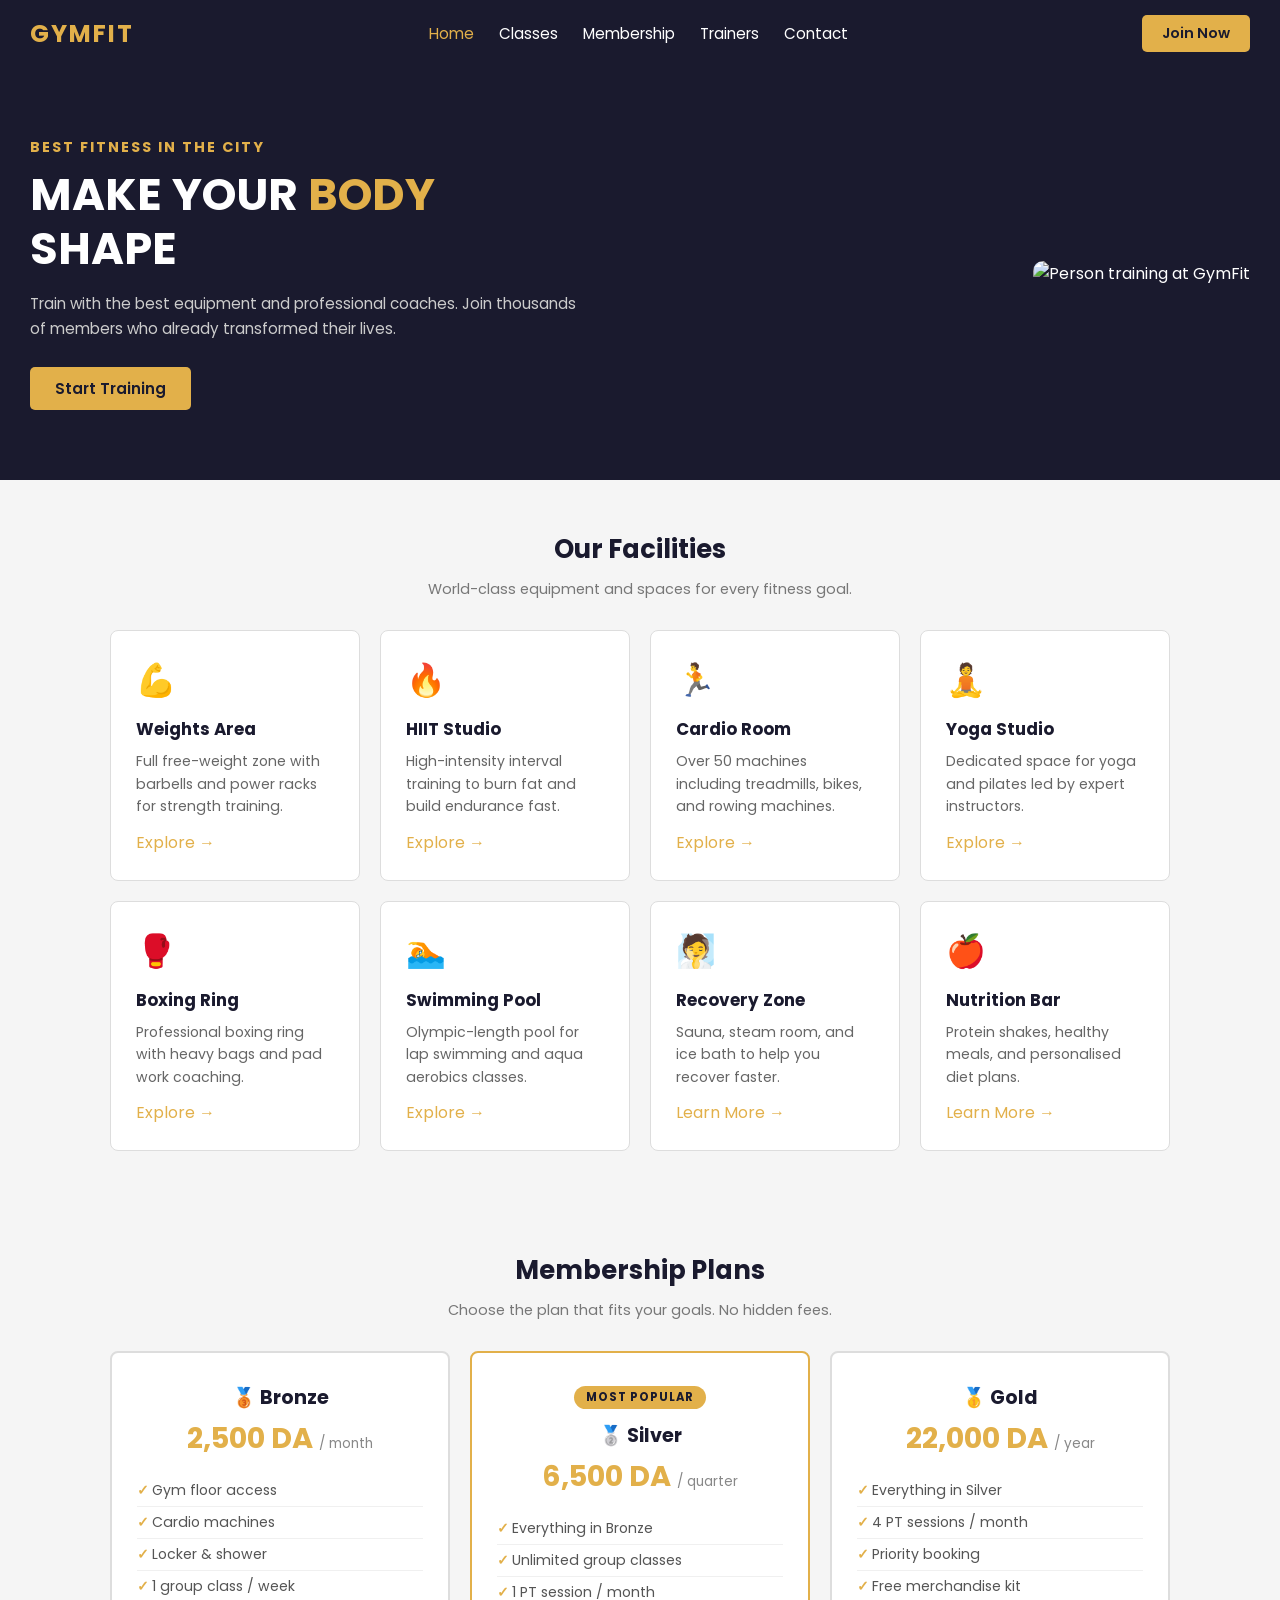
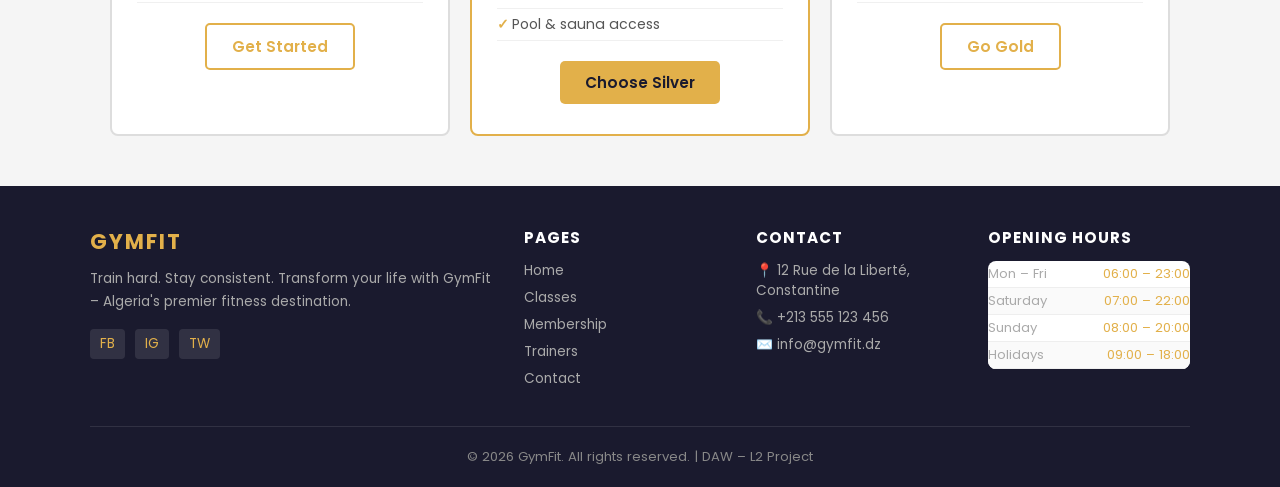
==== index.html @ a5e10704 "first commit" ====
<!DOCTYPE html>
<html lang="en">
<head>
  <meta charset="UTF-8" />
  <meta name="viewport" content="width=device-width, initial-scale=1.0" />
  <title>GymFit - Home</title>
  <link rel="stylesheet" href="style.css" />
</head>

<body>

  <!-- NAVIGATION -->
  <nav>
    <div class="logo">GYMFIT</div>
    <ul>
      <li><a href="index.html" class="active">Home</a></li>
      <li><a href="classes.html">Classes</a></li>
      <li><a href="membership.html">Membership</a></li>
      <li><a href="trainers.html">Trainers</a></li>
      <li><a href="contact.html">Contact</a></li>
    </ul>
    <a href="membership.html" class="btn">Join Now</a>
  </nav>

  <!-- HERO SECTION -->
  <header class="hero">
    <div class="hero-text">
      <h4>Best Fitness in the City</h4>
      <h1>MAKE YOUR <span>BODY</span> SHAPE</h1>
      <p>Train with the best equipment and professional coaches. Join thousands of members who already transformed their lives.</p>
      <a href="membership.html" class="btn">Start Training</a>
    </div>
    <div class="hero-image">
      <img src="https://t3.ftcdn.net/jpg/02/14/59/60/240_F_214596042_QB9lDRVMmAr1mn9eFZFgjL9JONicmjn3.jpg" alt="Person training at GymFit" />
    </div>
  </header>

  <!-- MAIN CONTENT -->
  <main>

    <!-- GYM FACILITIES -->
    <section class="container">
      <h2 class="section-title">Our Facilities</h2>
      <p class="section-sub">World-class equipment and spaces for every fitness goal.</p>

      <div class="grid-4">

        <article class="card">
          <div class="icon">💪</div>
          <h4>Weights Area</h4>
          <p>Full free-weight zone with barbells and power racks for strength training.</p>
          <a href="classes.html">Explore →</a>
        </article>

        <article class="card">
          <div class="icon">🔥</div>
          <h4>HIIT Studio</h4>
          <p>High-intensity interval training to burn fat and build endurance fast.</p>
          <a href="classes.html">Explore →</a>
        </article>

        <article class="card">
          <div class="icon">🏃</div>
          <h4>Cardio Room</h4>
          <p>Over 50 machines including treadmills, bikes, and rowing machines.</p>
          <a href="classes.html">Explore →</a>
        </article>

        <article class="card">
          <div class="icon">🧘</div>
          <h4>Yoga Studio</h4>
          <p>Dedicated space for yoga and pilates led by expert instructors.</p>
          <a href="classes.html">Explore →</a>
        </article>

        <article class="card">
          <div class="icon">🥊</div>
          <h4>Boxing Ring</h4>
          <p>Professional boxing ring with heavy bags and pad work coaching.</p>
          <a href="classes.html">Explore →</a>
        </article>

        <article class="card">
          <div class="icon">🏊</div>
          <h4>Swimming Pool</h4>
          <p>Olympic-length pool for lap swimming and aqua aerobics classes.</p>
          <a href="classes.html">Explore →</a>
        </article>

        <article class="card">
          <div class="icon">🧖</div>
          <h4>Recovery Zone</h4>
          <p>Sauna, steam room, and ice bath to help you recover faster.</p>
          <a href="contact.html">Learn More →</a>
        </article>

        <article class="card">
          <div class="icon">🍎</div>
          <h4>Nutrition Bar</h4>
          <p>Protein shakes, healthy meals, and personalised diet plans.</p>
          <a href="contact.html">Learn More →</a>
        </article>

      </div>
    </section>

    <!-- MEMBERSHIP PLAN HIGHLIGHTS -->
    <section class="container">
      <h2 class="section-title">Membership Plans</h2>
      <p class="section-sub">Choose the plan that fits your goals. No hidden fees.</p>

      <div class="grid-3">

        <div class="plan-card">
          <h4>🥉 Bronze</h4>
          <p class="price">2,500 DA <span>/ month</span></p>
          <ul>
            <li>Gym floor access</li>
            <li>Cardio machines</li>
            <li>Locker &amp; shower</li>
            <li>1 group class / week</li>
          </ul>
          <a href="membership.html" class="btn btn-outline">Get Started</a>
        </div>

        <div class="plan-card recommended">
          <span class="plan-badge">Most Popular</span>
          <h4>🥈 Silver</h4>
          <p class="price">6,500 DA <span>/ quarter</span></p>
          <ul>
            <li>Everything in Bronze</li>
            <li>Unlimited group classes</li>
            <li>1 PT session / month</li>
            <li>Pool &amp; sauna access</li>
          </ul>
          <a href="membership.html" class="btn">Choose Silver</a>
        </div>

        <div class="plan-card">
          <h4>🥇 Gold</h4>
          <p class="price">22,000 DA <span>/ year</span></p>
          <ul>
            <li>Everything in Silver</li>
            <li>4 PT sessions / month</li>
            <li>Priority booking</li>
            <li>Free merchandise kit</li>
          </ul>
          <a href="membership.html" class="btn btn-outline">Go Gold</a>
        </div>

      </div>
    </section>

  </main>

  <!-- FOOTER -->
  <footer>
    <div class="footer-grid">

      <div class="footer-col">
        <span class="footer-logo">GYMFIT</span>
        <p>Train hard. Stay consistent. Transform your life with GymFit – Algeria's premier fitness destination.</p>
        <div class="footer-socials">
          <a href="#">FB</a>
          <a href="#">IG</a>
          <a href="#">TW</a>
        </div>
      </div>

      <div class="footer-col">
        <h4>Pages</h4>
        <a href="index.html">Home</a>
        <a href="classes.html">Classes</a>
        <a href="membership.html">Membership</a>
        <a href="trainers.html">Trainers</a>
        <a href="contact.html">Contact</a>
      </div>

      <div class="footer-col">
        <h4>Contact</h4>
        <a href="#">📍 12 Rue de la Liberté, Constantine</a>
        <a href="tel:+213555123456">📞 +213 555 123 456</a>
        <a href="mailto:info@gymfit.dz">✉️ info@gymfit.dz</a>
      </div>

      <div class="footer-col">
        <h4>Opening Hours</h4>
        <table class="footer-hours">
          <tr><td>Mon – Fri</td><td>06:00 – 23:00</td></tr>
          <tr><td>Saturday</td><td>07:00 – 22:00</td></tr>
          <tr><td>Sunday</td><td>08:00 – 20:00</td></tr>
          <tr><td>Holidays</td><td>09:00 – 18:00</td></tr>
        </table>
      </div>

    </div>

    <div class="footer-bar">
      &copy; 2026 GymFit. All rights reserved. | DAW – L2 Project
    </div>
  </footer>

</body>
</html>
---- style.css ----
/* ===== GOOGLE FONT ===== */
@import url("https://fonts.googleapis.com/css2?family=Poppins:wght@400;600;700&display=swap");

/* ===== CSS VARIABLES ===== */
:root {
  --primary: #1a1a2e;
  --accent: #e2b04a;
  --bg: #f5f5f5;
  --text: #333333;
  --white: #ffffff;
  --light-gray: #eeeeee;
}

/* ===== RESET ===== */
* {
  margin: 0;
  padding: 0;
  box-sizing: border-box;
}

body {
  font-family: "Poppins", sans-serif;
  background-color: var(--bg);
  color: var(--text);
}

a {
  text-decoration: none;
  color: var(--accent);
}

a:hover {
  text-decoration: underline;
}

img {
  width: 100%;
}

ul {
  list-style: none;
}

/* ===== NAVBAR ===== */
nav {
  background-color: var(--primary);
  padding: 15px 30px;
  display: flex;
  align-items: center;
  justify-content: space-between;
}

nav .logo {
  color: var(--accent);
  font-size: 1.5rem;
  font-weight: 700;
  letter-spacing: 2px;
}

nav ul {
  display: flex;
  gap: 25px;
}

nav ul li a {
  color: var(--white);
  font-size: 0.95rem;
}

nav ul li a:hover,
nav ul li a.active {
  color: var(--accent);
  text-decoration: none;
}

nav .btn {
  background-color: var(--accent);
  color: var(--primary);
  padding: 8px 20px;
  border-radius: 5px;
  font-weight: 600;
  font-size: 0.9rem;
}

nav .btn:hover {
  opacity: 0.85;
  text-decoration: none;
}

/* ===== CONTAINER ===== */
.container {
  max-width: 1100px;
  margin: 0 auto;
  padding: 50px 20px;
}

/* ===== PAGE TITLE ===== */
.page-title {
  background-color: var(--primary);
  color: var(--white);
  text-align: center;
  padding: 40px 20px;
}

.page-title h1 {
  font-size: 2rem;
  margin-bottom: 8px;
}

.page-title p {
  color: #aaaaaa;
  font-size: 0.95rem;
}

/* ===== SECTION TITLE ===== */
h2.section-title {
  text-align: center;
  font-size: 1.6rem;
  color: var(--primary);
  margin-bottom: 10px;
}

p.section-sub {
  text-align: center;
  color: #777;
  margin-bottom: 30px;
  font-size: 0.9rem;
}

/* ===== BUTTON ===== */
.btn {
  display: inline-block;
  background-color: var(--accent);
  color: var(--primary);
  padding: 10px 25px;
  border-radius: 5px;
  font-weight: 600;
  font-size: 0.95rem;
  border: none;
  cursor: pointer;
  font-family: "Poppins", sans-serif;
}

.btn:hover {
  opacity: 0.85;
  text-decoration: none;
}

.btn-outline {
  background-color: transparent;
  border: 2px solid var(--accent);
  color: var(--accent);
}

.btn-outline:hover {
  background-color: var(--accent);
  color: var(--primary);
}

/* ===== HERO SECTION ===== */
.hero {
  background-color: var(--primary);
  color: var(--white);
  padding: 70px 30px;
  display: flex;
  align-items: center;
  justify-content: space-between;
  gap: 30px;
}

.hero-text {
  max-width: 550px;
}

.hero-text h4 {
  color: var(--accent);
  font-size: 0.9rem;
  letter-spacing: 2px;
  text-transform: uppercase;
  margin-bottom: 10px;
}

.hero-text h1 {
  font-size: 2.8rem;
  font-weight: 700;
  line-height: 1.2;
  margin-bottom: 15px;
}

.hero-text h1 span {
  color: var(--accent);
}

.hero-text p {
  color: #cccccc;
  margin-bottom: 25px;
  font-size: 0.95rem;
  line-height: 1.7;
}

.hero-image img {
  max-width: 380px;
  border-radius: 10px;
}

/* ===== CARDS GRID ===== */
.grid-3 {
  display: grid;
  grid-template-columns: repeat(3, 1fr);
  gap: 20px;
}

.grid-4 {
  display: grid;
  grid-template-columns: repeat(4, 1fr);
  gap: 20px;
}

.card {
  background-color: var(--white);
  border: 1px solid #dddddd;
  border-radius: 8px;
  padding: 25px;
}

.card:hover {
  border-color: var(--accent);
}

.card .icon {
  font-size: 2rem;
  margin-bottom: 12px;
}

.card h4 {
  font-size: 1.05rem;
  color: var(--primary);
  margin-bottom: 8px;
}

.card p {
  color: #666;
  font-size: 0.88rem;
  line-height: 1.6;
  margin-bottom: 12px;
}

/* ===== PLAN CARDS ===== */
.plan-card {
  background-color: var(--white);
  border: 2px solid #dddddd;
  border-radius: 8px;
  padding: 30px 25px;
  text-align: center;
}

.plan-card.recommended {
  border-color: var(--accent);
}

.plan-card .plan-badge {
  display: inline-block;
  background-color: var(--accent);
  color: var(--primary);
  font-size: 0.72rem;
  font-weight: 700;
  padding: 3px 12px;
  border-radius: 20px;
  margin-bottom: 12px;
  text-transform: uppercase;
  letter-spacing: 1px;
}

.plan-card h4 {
  font-size: 1.2rem;
  color: var(--primary);
  margin-bottom: 5px;
}

.plan-card .price {
  font-size: 1.8rem;
  font-weight: 700;
  color: var(--accent);
  margin-bottom: 15px;
}

.plan-card .price span {
  font-size: 0.85rem;
  color: #888;
  font-weight: 400;
}

.plan-card ul {
  list-style: none;
  text-align: left;
  margin-bottom: 20px;
}

.plan-card ul li {
  color: #555;
  font-size: 0.88rem;
  padding: 5px 0;
  border-bottom: 1px solid #f0f0f0;
}

.plan-card ul li::before {
  content: "✓ ";
  color: var(--accent);
  font-weight: 700;
}

/* ===== TABLE ===== */
table {
  width: 100%;
  border-collapse: collapse;
  background-color: var(--white);
  border-radius: 8px;
  overflow: hidden;
}

table caption {
  caption-side: top;
  text-align: left;
  padding: 10px 15px 5px;
  color: #777;
  font-size: 0.85rem;
}

table thead tr {
  background-color: var(--primary);
  color: var(--white);
}

table th {
  padding: 12px 15px;
  text-align: left;
  font-size: 0.88rem;
}

table td {
  padding: 11px 15px;
  font-size: 0.88rem;
  color: #555;
  border-bottom: 1px solid #eeeeee;
}

table tbody tr:nth-child(even) {
  background-color: #fafafa;
}

table tbody tr:hover {
  background-color: #fff8e7;
}

/* ===== DIFFICULTY BADGES ===== */
.badge {
  display: inline-block;
  padding: 2px 10px;
  border-radius: 20px;
  font-size: 0.75rem;
  font-weight: 600;
}

.badge-beginner {
  background-color: #d4f4dd;
  color: #1a7a34;
}

.badge-intermediate {
  background-color: #fff3cd;
  color: #856404;
}

.badge-advanced {
  background-color: #fde8e8;
  color: #b91c1c;
}

/* ===== FORM ===== */
.form-card {
  background-color: var(--white);
  border: 1px solid #ddd;
  border-radius: 8px;
  padding: 30px;
}

.form-card h2 {
  color: var(--primary);
  margin-bottom: 20px;
  font-size: 1.3rem;
}

fieldset {
  border: 1px solid #ddd;
  border-radius: 6px;
  padding: 20px;
  margin-bottom: 20px;
}

legend {
  color: var(--accent);
  font-weight: 600;
  font-size: 0.9rem;
  padding: 0 8px;
  text-transform: uppercase;
}

.form-group {
  margin-bottom: 15px;
}

.form-group label {
  display: block;
  color: #444;
  font-size: 0.88rem;
  margin-bottom: 5px;
  font-weight: 500;
}

.form-group input,
.form-group select,
.form-group textarea {
  width: 100%;
  padding: 10px 12px;
  border: 1px solid #ccc;
  border-radius: 5px;
  font-family: "Poppins", sans-serif;
  font-size: 0.9rem;
  color: #333;
  background-color: #fafafa;
}

.form-group input:focus,
.form-group select:focus,
.form-group textarea:focus {
  outline: none;
  border-color: var(--accent);
  background-color: #fff;
}

.form-group textarea {
  min-height: 110px;
  resize: vertical;
}

.form-row {
  display: grid;
  grid-template-columns: 1fr 1fr;
  gap: 15px;
}

.radio-group,
.checkbox-group {
  display: flex;
  flex-direction: column;
  gap: 10px;
}

.radio-group label,
.checkbox-group label {
  display: flex;
  align-items: center;
  gap: 8px;
  font-size: 0.88rem;
  color: #444;
  cursor: pointer;
}

.radio-group input,
.checkbox-group input {
  width: 16px;
  height: 16px;
  accent-color: var(--accent);
}

/* ===== TRAINER CARD ===== */
.trainers-grid {
  display: grid;
  grid-template-columns: repeat(3, 1fr);
  gap: 25px;
}

.trainer-card {
  background-color: var(--white);
  border: 1px solid #ddd;
  border-radius: 8px;
  overflow: hidden;
  text-align: center;
}

.trainer-card:hover {
  border-color: var(--accent);
}

.trainer-card figure {
  padding: 25px 25px 10px;
}

.trainer-card figure img {
  width: 110px;
  height: 110px;
  border-radius: 50%;
  object-fit: cover;
  margin: 0 auto;
  display: block;
  border: 3px solid var(--accent);
}

.trainer-card figcaption {
  color: #888;
  font-size: 0.78rem;
  margin-top: 6px;
  font-style: italic;
}

.trainer-card .trainer-body {
  padding: 0 20px 20px;
}

.trainer-card h3 {
  font-size: 1.05rem;
  color: var(--primary);
  margin-bottom: 4px;
}

.trainer-card .specialty {
  color: var(--accent);
  font-size: 0.82rem;
  font-weight: 600;
  margin-bottom: 4px;
}

.trainer-card .experience {
  color: #888;
  font-size: 0.8rem;
  margin-bottom: 10px;
}

.trainer-card .bio {
  color: #666;
  font-size: 0.83rem;
  line-height: 1.6;
  margin-bottom: 12px;
}

.trainer-card address {
  font-style: normal;
  margin-bottom: 12px;
}

.trainer-card address a {
  font-size: 0.82rem;
  color: var(--accent);
}

/* ===== CONTACT TWO-COLUMN ===== */
.contact-layout {
  display: grid;
  grid-template-columns: 1fr 360px;
  gap: 30px;
  align-items: start;
}

.contact-info {
  background-color: var(--white);
  border: 1px solid #ddd;
  border-radius: 8px;
  padding: 25px;
}

.contact-info h2 {
  color: var(--primary);
  font-size: 1.2rem;
  margin-bottom: 20px;
}

.contact-item {
  display: flex;
  gap: 12px;
  margin-bottom: 18px;
}

.contact-item .ci-icon {
  font-size: 1.3rem;
}

.contact-item h4 {
  font-size: 0.85rem;
  color: var(--primary);
  margin-bottom: 2px;
}

.contact-item p,
.contact-item a {
  font-size: 0.85rem;
  color: #555;
}

.hours-table {
  margin-top: 20px;
}

.hours-table h3 {
  font-size: 1rem;
  color: var(--primary);
  margin-bottom: 10px;
}

.map-placeholder {
  background-color: #f0f0f0;
  border: 1px dashed #bbb;
  border-radius: 6px;
  padding: 30px;
  text-align: center;
  color: #888;
  margin-top: 20px;
  font-size: 0.85rem;
}

/* ===== FOOTER ===== */
footer {
  background-color: var(--primary);
  color: var(--white);
  padding: 40px 30px 20px;
}

.footer-grid {
  max-width: 1100px;
  margin: 0 auto;
  display: grid;
  grid-template-columns: 2fr 1fr 1fr 1fr;
  gap: 30px;
  margin-bottom: 30px;
}

.footer-col .footer-logo {
  font-size: 1.3rem;
  font-weight: 700;
  color: var(--accent);
  letter-spacing: 2px;
  display: block;
  margin-bottom: 10px;
}

.footer-col p {
  color: #aaa;
  font-size: 0.85rem;
  line-height: 1.7;
  margin-bottom: 15px;
}

.footer-col h4 {
  color: var(--white);
  font-size: 0.95rem;
  margin-bottom: 12px;
  text-transform: uppercase;
  letter-spacing: 1px;
}

.footer-col a {
  display: block;
  color: #aaa;
  font-size: 0.85rem;
  margin-bottom: 7px;
}

.footer-col a:hover {
  color: var(--accent);
  text-decoration: none;
}

.footer-socials {
  display: flex;
  gap: 10px;
}

.footer-socials a {
  display: inline-block;
  background-color: rgba(255,255,255,0.1);
  color: var(--accent);
  padding: 5px 10px;
  border-radius: 4px;
  font-size: 0.85rem;
  margin-bottom: 0;
}

.footer-socials a:hover {
  background-color: var(--accent);
  color: var(--primary);
}

.footer-hours td {
  color: #aaa;
  font-size: 0.82rem;
  padding: 3px 0;
}

.footer-hours td:last-child {
  text-align: right;
  color: var(--accent);
}

.footer-bar {
  max-width: 1100px;
  margin: 0 auto;
  padding-top: 20px;
  border-top: 1px solid rgba(255,255,255,0.1);
  text-align: center;
  color: #888;
  font-size: 0.82rem;
}

/* ===== ADMIN PAGES ===== */
body.admin-body {
  background-color: #f0f2f5;
}

.admin-layout {
  display: flex;
  min-height: 100vh;
}

/* Sidebar */
.admin-sidebar {
  width: 230px;
  background-color: var(--primary);
  min-height: 100vh;
  flex-shrink: 0;
}

.sidebar-logo {
  padding: 20px;
  font-size: 1.3rem;
  font-weight: 700;
  color: var(--accent);
  letter-spacing: 2px;
  border-bottom: 1px solid rgba(255,255,255,0.08);
}

.sidebar-logo small {
  display: block;
  font-size: 0.7rem;
  color: #777;
  font-weight: 400;
  letter-spacing: 1px;
}

.admin-sidebar nav ul {
  padding: 10px 0;
}

.admin-sidebar nav ul li a {
  display: flex;
  align-items: center;
  gap: 10px;
  padding: 12px 20px;
  color: #aaa;
  font-size: 0.88rem;
}

.admin-sidebar nav ul li a:hover,
.admin-sidebar nav ul li a.active {
  color: var(--white);
  background-color: rgba(226,176,74,0.12);
  border-left: 3px solid var(--accent);
  padding-left: 17px;
  text-decoration: none;
}

/* Admin Main */
.admin-main {
  flex: 1;
  padding: 25px;
}

.admin-topbar {
  display: flex;
  justify-content: space-between;
  align-items: center;
  margin-bottom: 25px;
  padding-bottom: 15px;
  border-bottom: 1px solid #ddd;
}

.admin-topbar h1 {
  font-size: 1.3rem;
  color: #1a1a2e;
}

.admin-topbar .admin-user {
  font-size: 0.85rem;
  color: #777;
}

/* Stat Cards */
.stats-grid {
  display: grid;
  grid-template-columns: repeat(4, 1fr);
  gap: 15px;
  margin-bottom: 25px;
}

.stat-card {
  background-color: var(--white);
  border-radius: 8px;
  padding: 20px;
  border-top: 4px solid #ccc;
}

.stat-card.blue  { border-top-color: #3b82f6; }
.stat-card.green { border-top-color: #22c55e; }
.stat-card.orange{ border-top-color: #f59e0b; }
.stat-card.purple{ border-top-color: #8b5cf6; }

.stat-card .stat-label {
  font-size: 0.78rem;
  color: #888;
  text-transform: uppercase;
  letter-spacing: 0.5px;
  margin-bottom: 5px;
}

.stat-card .stat-value {
  font-size: 1.8rem;
  font-weight: 700;
  color: #1a1a2e;
}

.stat-card .stat-sub {
  font-size: 0.75rem;
  color: #aaa;
  margin-top: 3px;
}

/* Admin Card */
.admin-card {
  background-color: var(--white);
  border-radius: 8px;
  padding: 20px;
  margin-bottom: 20px;
  border: 1px solid #e5e7eb;
}

.admin-card h2 {
  font-size: 1rem;
  color: #1a1a2e;
  margin-bottom: 15px;
  padding-bottom: 10px;
  border-bottom: 1px solid #f0f0f0;
}

/* Admin Table */
.admin-table {
  background-color: var(--white);
}

.admin-table thead tr {
  background-color: #1a1a2e;
}

.admin-table th {
  color: var(--white);
  font-size: 0.8rem;
  text-transform: uppercase;
  letter-spacing: 0.5px;
}

.admin-table td {
  font-size: 0.85rem;
  color: #444;
}

/* Action Buttons */
.btn-edit {
  background-color: #dbeafe;
  color: #1d4ed8;
  border: 1px solid #bfdbfe;
  padding: 3px 10px;
  border-radius: 4px;
  font-size: 0.78rem;
  cursor: pointer;
  font-family: "Poppins", sans-serif;
  margin-right: 4px;
}

.btn-edit:hover {
  background-color: #1d4ed8;
  color: var(--white);
}

.btn-delete {
  background-color: #fee2e2;
  color: #b91c1c;
  border: 1px solid #fecaca;
  padding: 3px 10px;
  border-radius: 4px;
  font-size: 0.78rem;
  cursor: pointer;
  font-family: "Poppins", sans-serif;
}

.btn-delete:hover {
  background-color: #b91c1c;
  color: var(--white);
}

/* Status badges */
.status-active {
  background-color: #d4f4dd;
  color: #1a7a34;
  padding: 2px 10px;
  border-radius: 20px;
  font-size: 0.75rem;
  font-weight: 600;
}

.status-inactive {
  background-color: #fde8e8;
  color: #b91c1c;
  padding: 2px 10px;
  border-radius: 20px;
  font-size: 0.75rem;
  font-weight: 600;
}

/* Admin Login */
.login-page {
  min-height: 100vh;
  background-color: var(--primary);
  display: flex;
  align-items: center;
  justify-content: center;
}

.login-card {
  background-color: var(--white);
  border-radius: 10px;
  padding: 40px;
  width: 100%;
  max-width: 400px;
}

.login-card .login-logo {
  text-align: center;
  font-size: 1.6rem;
  font-weight: 700;
  color: var(--accent);
  letter-spacing: 2px;
  margin-bottom: 5px;
}

.login-card .login-sub {
  text-align: center;
  color: #888;
  font-size: 0.85rem;
  margin-bottom: 25px;
}

.error-msg {
  background-color: #fee2e2;
  color: #b91c1c;
  padding: 10px 15px;
  border-radius: 5px;
  font-size: 0.85rem;
  margin-bottom: 15px;
  display: none;
}

.admin-submit {
  width: 100%;
  padding: 11px;
  background-color: var(--accent);
  color: var(--primary);
  border: none;
  border-radius: 5px;
  font-size: 0.95rem;
  font-weight: 600;
  cursor: pointer;
  font-family: "Poppins", sans-serif;
  margin-top: 5px;
}

.admin-submit:hover {
  opacity: 0.85;
}

.back-link {
  display: block;
  text-align: center;
  margin-top: 15px;
  color: #888;
  font-size: 0.85rem;
}

/* ===== RESPONSIVE – TABLET ===== */
@media (max-width: 1023px) {
  .grid-4      { grid-template-columns: repeat(2, 1fr); }
  .grid-3      { grid-template-columns: repeat(2, 1fr); }
  .trainers-grid { grid-template-columns: repeat(2, 1fr); }
  .footer-grid { grid-template-columns: 1fr 1fr; }
  .stats-grid  { grid-template-columns: repeat(2, 1fr); }
  .contact-layout { grid-template-columns: 1fr; }
  .hero { flex-direction: column; text-align: center; }
  .hero-image img { max-width: 300px; margin: 0 auto; display: block; }
}

/* ===== RESPONSIVE – MOBILE ===== */
@media (max-width: 767px) {
  nav ul { display: none; }

  .grid-4      { grid-template-columns: 1fr; }
  .grid-3      { grid-template-columns: 1fr; }
  .trainers-grid { grid-template-columns: 1fr; }
  .footer-grid { grid-template-columns: 1fr; }
  .stats-grid  { grid-template-columns: 1fr; }
  .form-row    { grid-template-columns: 1fr; }

  .hero { padding: 40px 20px; }
  .hero-text h1 { font-size: 2rem; }

  .admin-layout { flex-direction: column; }
  .admin-sidebar { width: 100%; min-height: auto; }

  .footer-bar { font-size: 0.78rem; }
}
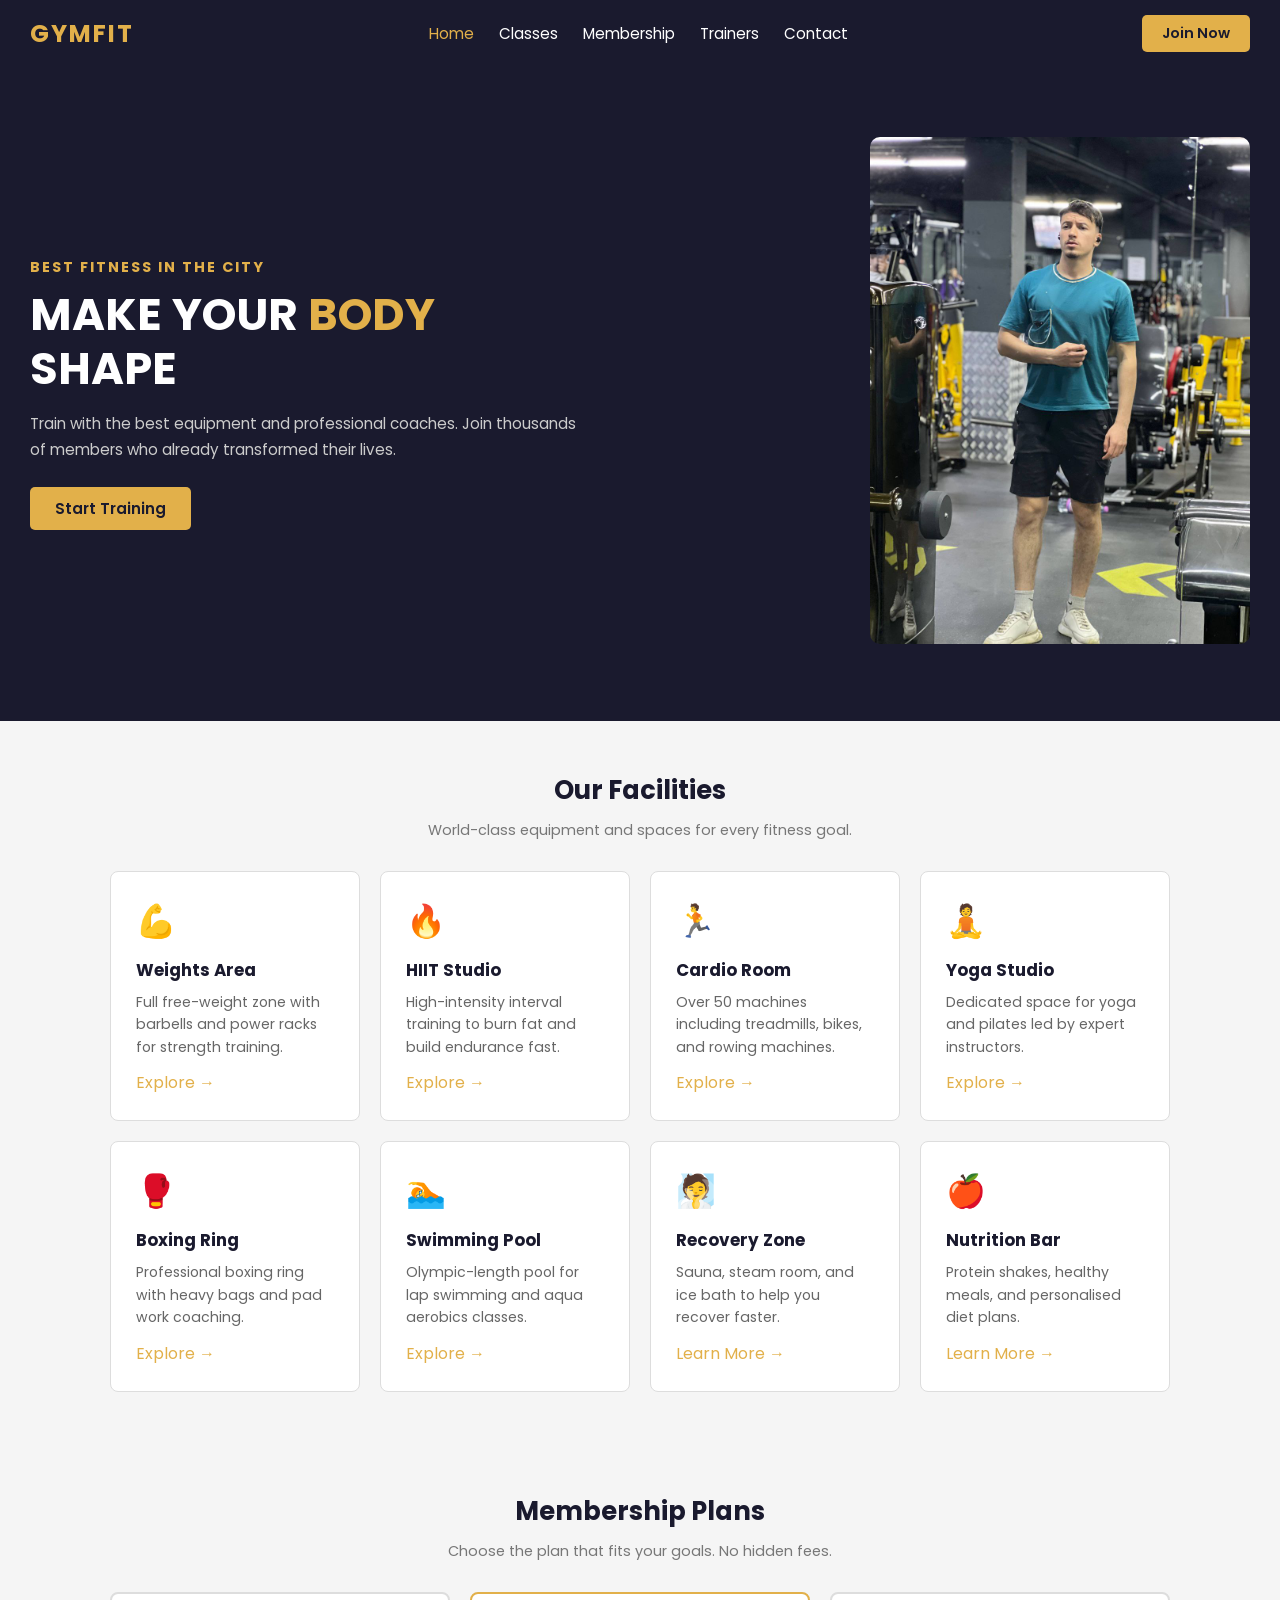
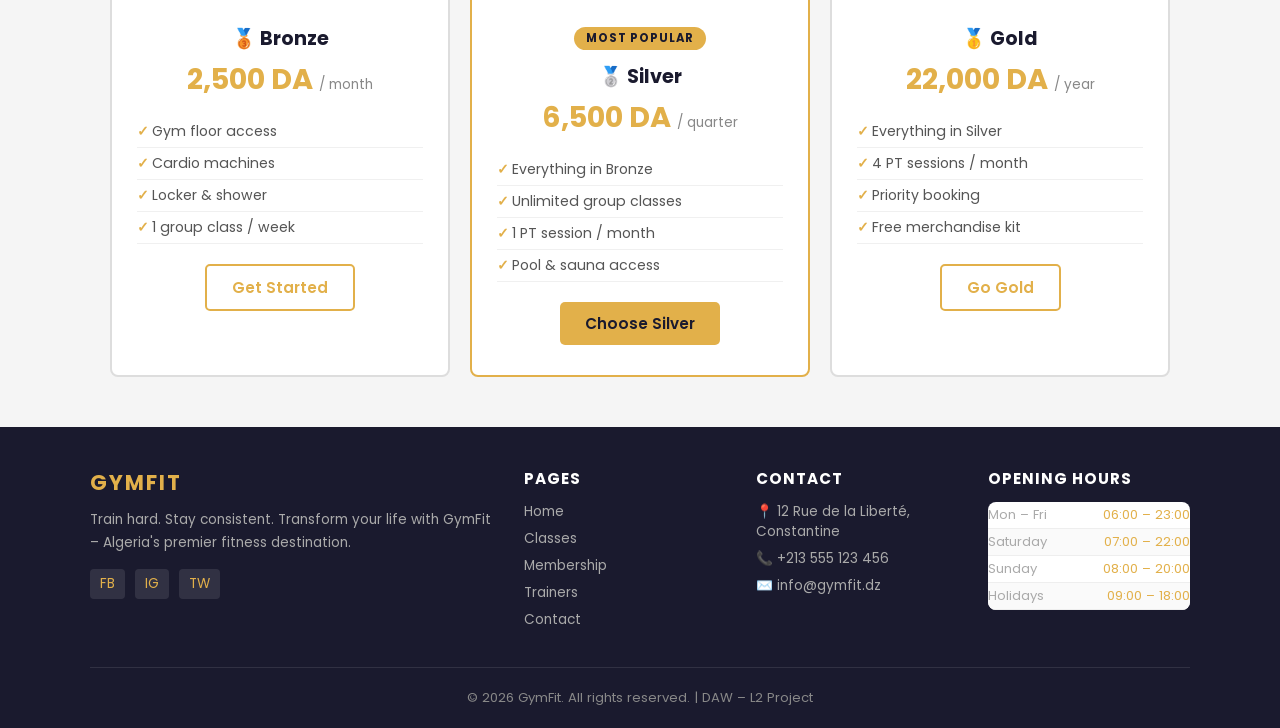
==== commit cb97c04a: "update index.html and add louai.jpg" ====
--- a/index.html
+++ b/index.html
@@ -11,7 +11,9 @@
 
   <!-- NAVIGATION -->
   <nav>
-    <div class="logo">GYMFIT</div>
+    <div class="logo">
+      <a href="index.html">GYMFIT</a>
+    </div>
     <ul>
       <li><a href="index.html" class="active">Home</a></li>
       <li><a href="classes.html">Classes</a></li>
@@ -31,7 +33,7 @@
       <a href="membership.html" class="btn">Start Training</a>
     </div>
     <div class="hero-image">
-      <img src="https://t3.ftcdn.net/jpg/02/14/59/60/240_F_214596042_QB9lDRVMmAr1mn9eFZFgjL9JONicmjn3.jpg" alt="Person training at GymFit" />
+      <img src="louai.jpg" alt="Person training at GymFit" />
     </div>
   </header>
 
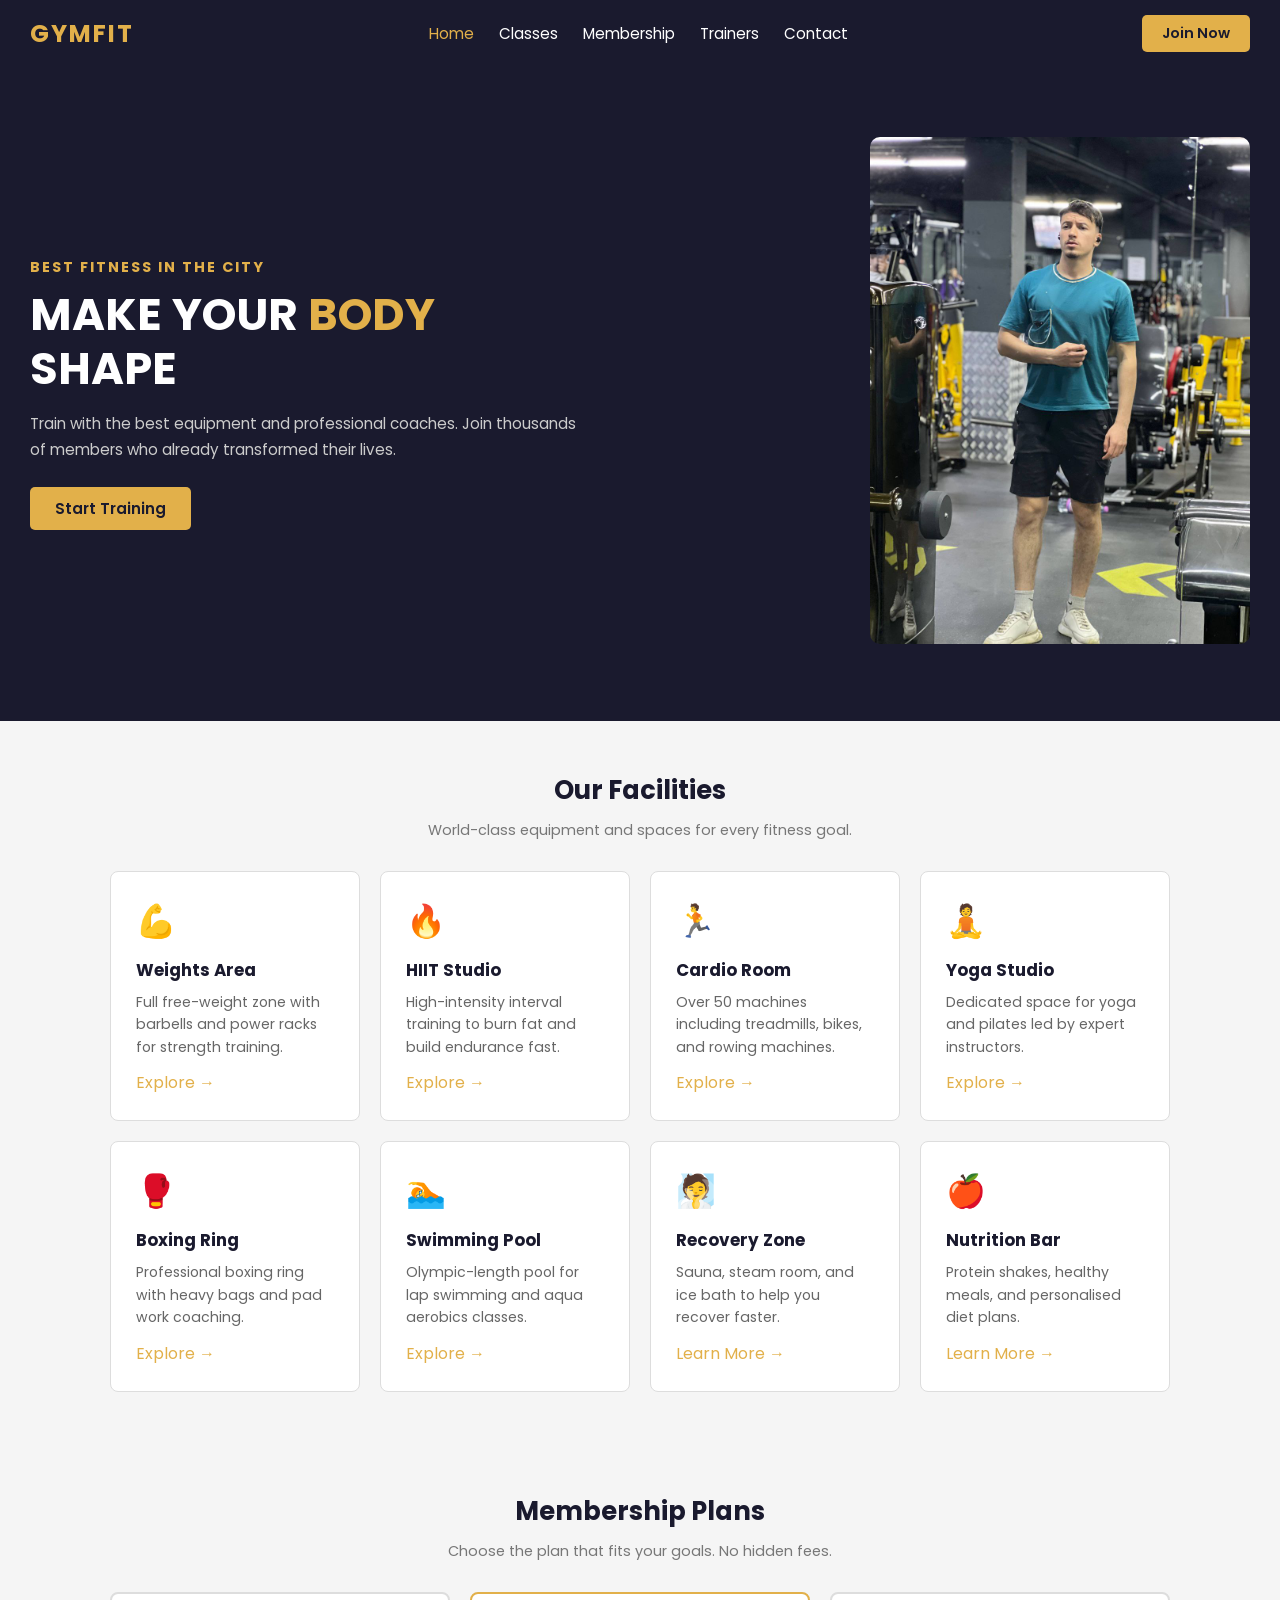
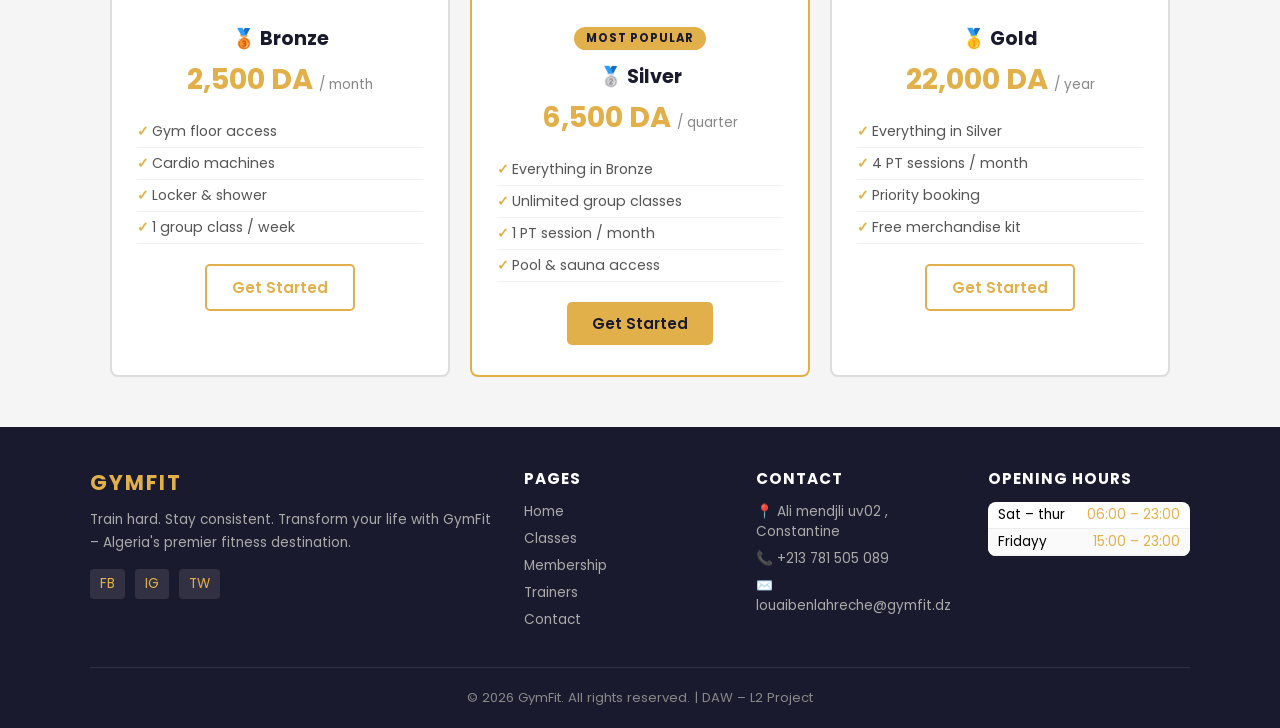
==== commit 647031e9: "update" ====
--- a/index.html
+++ b/index.html
@@ -135,7 +135,7 @@
             <li>1 PT session / month</li>
             <li>Pool &amp; sauna access</li>
           </ul>
-          <a href="membership.html" class="btn">Choose Silver</a>
+          <a href="membership.html" class="btn">Get Started</a>
         </div>
 
         <div class="plan-card">
@@ -147,7 +147,7 @@
             <li>Priority booking</li>
             <li>Free merchandise kit</li>
           </ul>
-          <a href="membership.html" class="btn btn-outline">Go Gold</a>
+          <a href="membership.html" class="btn btn-outline">Get Started</a>
         </div>
 
       </div>
@@ -168,7 +168,6 @@
           <a href="#">TW</a>
         </div>
       </div>
-
       <div class="footer-col">
         <h4>Pages</h4>
         <a href="index.html">Home</a>
@@ -177,30 +176,24 @@
         <a href="trainers.html">Trainers</a>
         <a href="contact.html">Contact</a>
       </div>
-
       <div class="footer-col">
         <h4>Contact</h4>
-        <a href="#">📍 12 Rue de la Liberté, Constantine</a>
-        <a href="tel:+213555123456">📞 +213 555 123 456</a>
-        <a href="mailto:info@gymfit.dz">✉️ info@gymfit.dz</a>
+        <a href="#">📍 Ali mendjli uv02 , Constantine</a>
+        <a href="tel:+213555123456">📞 +213 781 505 089</a>
+        <a href="mailto:info@gymfit.dz">✉️ louaibenlahreche@gymfit.dz</a>
       </div>
-
       <div class="footer-col">
         <h4>Opening Hours</h4>
         <table class="footer-hours">
-          <tr><td>Mon – Fri</td><td>06:00 – 23:00</td></tr>
-          <tr><td>Saturday</td><td>07:00 – 22:00</td></tr>
-          <tr><td>Sunday</td><td>08:00 – 20:00</td></tr>
-          <tr><td>Holidays</td><td>09:00 – 18:00</td></tr>
+          <tr><td>Sat – thur</td><td>06:00 – 23:00</td></tr>
+          <tr><td>Fridayy</td><td>15:00 – 23:00</td></tr>
+       
         </table>
       </div>
-
     </div>
-
     <div class="footer-bar">
       &copy; 2026 GymFit. All rights reserved. | DAW – L2 Project
     </div>
   </footer>
-
 </body>
 </html>
--- a/style.css
+++ b/style.css
@@ -41,34 +41,37 @@
   list-style: none;
 }
 
-/* ===== NAVBAR ===== */
-nav {
+/* ===== NAVBAR (top nav only) ===== */
+body:not(.admin-body) nav {
   background-color: var(--primary);
   padding: 15px 30px;
   display: flex;
   align-items: center;
   justify-content: space-between;
-}
-
-nav .logo {
+  position: sticky;
+  top: 0;
+  z-index: 999;
+}
+
+body:not(.admin-body) nav .logo {
   color: var(--accent);
   font-size: 1.5rem;
   font-weight: 700;
   letter-spacing: 2px;
 }
 
-nav ul {
+body:not(.admin-body) nav ul {
   display: flex;
   gap: 25px;
 }
 
-nav ul li a {
+body:not(.admin-body) nav ul li a {
   color: var(--white);
   font-size: 0.95rem;
 }
 
-nav ul li a:hover,
-nav ul li a.active {
+body:not(.admin-body) nav ul li a:hover,
+body:not(.admin-body) nav ul li a.active {
   color: var(--accent);
   text-decoration: none;
 }
@@ -690,9 +693,9 @@
 }
 
 .footer-hours td {
-  color: #aaa;
-  font-size: 0.82rem;
-  padding: 3px 0;
+  color: #000000;
+  font-size: 0.85rem;
+  padding: 3px 10PX;
 }
 
 .footer-hours td:last-child {
@@ -992,34 +995,259 @@
   font-size: 0.85rem;
 }
 
-/* ===== RESPONSIVE – TABLET ===== */
+/* ===== HAMBURGER BUTTON ===== */
+.hamburger {
+  display: none;
+  flex-direction: column;
+  gap: 5px;
+  background: none;
+  border: none;
+  cursor: pointer;
+  padding: 6px;
+}
+
+.hamburger span {
+  display: block;
+  width: 24px;
+  height: 2px;
+  background-color: var(--white);
+  transition: 0.3s;
+}
+
+/* Hamburger → X animation */
+.hamburger.open span:nth-child(1) {
+  transform: translateY(7px) rotate(45deg);
+}
+.hamburger.open span:nth-child(2) {
+  opacity: 0;
+}
+.hamburger.open span:nth-child(3) {
+  transform: translateY(-7px) rotate(-45deg);
+}
+
+/* Mobile nav menu (hidden by default) */
+.mobile-menu {
+  display: none;
+  flex-direction: column;
+  background-color: #111827;
+  padding: 10px 0;
+  border-top: 1px solid rgba(255,255,255,0.08);
+  position: sticky;
+  top: 53px;   /* height of nav */
+  z-index: 998;
+}
+
+.mobile-menu.open {
+  display: flex;
+}
+
+.mobile-menu a {
+  color: var(--white);
+  padding: 14px 25px;
+  font-size: 1rem;
+  font-weight: 500;
+  border-bottom: 1px solid rgba(255,255,255,0.05);
+}
+
+.mobile-menu a:hover,
+.mobile-menu a.active {
+  color: var(--accent);
+  background-color: rgba(226,176,74,0.08);
+  text-decoration: none;
+}
+
+.mobile-menu .menu-join {
+  margin: 15px 20px;
+  text-align: center;
+  background-color: var(--accent);
+  color: var(--primary);
+  padding: 13px;
+  border-radius: 5px;
+  font-weight: 700;
+  font-size: 1rem;
+}
+
+.mobile-menu .menu-join:hover {
+  opacity: 0.88;
+  color: var(--primary);
+}
+
+/* ===== RESPONSIVE – TABLET (768px – 1023px) ===== */
 @media (max-width: 1023px) {
-  .grid-4      { grid-template-columns: repeat(2, 1fr); }
-  .grid-3      { grid-template-columns: repeat(2, 1fr); }
+  .grid-4        { grid-template-columns: repeat(2, 1fr); }
+  .grid-3        { grid-template-columns: repeat(2, 1fr); }
   .trainers-grid { grid-template-columns: repeat(2, 1fr); }
-  .footer-grid { grid-template-columns: 1fr 1fr; }
-  .stats-grid  { grid-template-columns: repeat(2, 1fr); }
+  .footer-grid   { grid-template-columns: 1fr 1fr; }
+  .stats-grid    { grid-template-columns: repeat(2, 1fr); }
   .contact-layout { grid-template-columns: 1fr; }
-  .hero { flex-direction: column; text-align: center; }
-  .hero-image img { max-width: 300px; margin: 0 auto; display: block; }
-}
-
-/* ===== RESPONSIVE – MOBILE ===== */
+
+  .hero {
+    flex-direction: column;
+    text-align: center;
+    padding: 50px 25px;
+    gap: 30px;
+  }
+  .hero-text p  { margin: 0 auto 25px; max-width: 500px; }
+  .hero-image img { max-width: 320px; margin: 0 auto; display: block; }
+}
+
+/* ===== RESPONSIVE – MOBILE (max 767px) ===== */
 @media (max-width: 767px) {
-  nav ul { display: none; }
-
-  .grid-4      { grid-template-columns: 1fr; }
-  .grid-3      { grid-template-columns: 1fr; }
-  .trainers-grid { grid-template-columns: 1fr; }
-  .footer-grid { grid-template-columns: 1fr; }
-  .stats-grid  { grid-template-columns: 1fr; }
-  .form-row    { grid-template-columns: 1fr; }
-
-  .hero { padding: 40px 20px; }
-  .hero-text h1 { font-size: 2rem; }
-
-  .admin-layout { flex-direction: column; }
-  .admin-sidebar { width: 100%; min-height: auto; }
-
-  .footer-bar { font-size: 0.78rem; }
+
+  /* --- NAV --- */
+  nav {
+    padding: 14px 18px;
+    position: sticky;
+    top: 0;
+    z-index: 999;
+  }
+
+  body:not(.admin-body) nav ul  { display: none; }   /* hide desktop links */
+  body:not(.admin-body) nav .btn { display: none; }   /* hide desktop join button */
+  .hamburger { display: flex; } /* show hamburger */
+
+  /* --- HERO --- */
+  .hero {
+    flex-direction: column;
+    padding: 35px 18px 40px;
+    text-align: center;
+    gap: 25px;
+  }
+
+  .hero-text h4 { font-size: 0.8rem; }
+  .hero-text h1 { font-size: 1.9rem; line-height: 1.25; }
+  .hero-text p  { font-size: 0.88rem; margin: 0 auto 20px; }
+  .hero-image img { max-width: 260px; margin: 0 auto; display: block; }
+
+  /* --- PAGE TITLE --- */
+  .page-title   { padding: 30px 18px; }
+  .page-title h1 { font-size: 1.6rem; }
+  .page-title p  { font-size: 0.85rem; }
+
+  /* --- CONTAINER --- */
+  .container { padding: 30px 16px; }
+
+  /* --- SECTION TITLES --- */
+  h2.section-title { font-size: 1.35rem; }
+
+  /* --- GRIDS → single column --- */
+  .grid-4,
+  .grid-3,
+  .trainers-grid,
+  .footer-grid,
+  .stats-grid { grid-template-columns: 1fr; }
+
+  /* --- FORM --- */
+  .form-row    { grid-template-columns: 1fr; gap: 0; }
+  .form-card   { padding: 20px 16px; }
+  .form-card h2 { font-size: 1.15rem; }
+
+  /* Make all inputs big enough to tap easily (44px min) */
+  .form-group input,
+  .form-group select,
+  .form-group textarea {
+    padding: 13px 12px;
+    font-size: 1rem;       /* prevents iOS zoom on focus */
+  }
+
+  .form-group label { font-size: 0.9rem; }
+
+  fieldset  { padding: 15px 14px; margin-bottom: 16px; }
+
+  /* --- BUTTONS --- */
+  .btn {
+    width: 100%;
+    text-align: center;
+    padding: 14px 20px;
+    font-size: 1rem;
+  }
+
+  /* Keep plan card buttons full-width but not other inline links */
+  .card a.btn,
+  nav .btn { width: auto; }
+
+  /* --- CARDS --- */
+  .card  { padding: 20px 16px; }
+  .plan-card { padding: 22px 18px; }
+
+  /* --- TABLE: horizontal scroll on mobile --- */
+  table {
+    display: block;
+    overflow-x: auto;
+    -webkit-overflow-scrolling: touch;
+    white-space: nowrap;
+  }
+
+  table thead,
+  table tbody,
+  table tr { display: table-row-group; }
+
+  table thead { display: table-header-group; }
+  table tr    { display: table-row; }
+  table th,
+  table td    { display: table-cell; }
+
+  table th,
+  table td { padding: 11px 14px; font-size: 0.82rem; }
+
+  /* footer hours table stays normal */
+  .footer-hours { display: table; overflow-x: unset; white-space: normal; }
+  .footer-hours tr,
+  .footer-hours td { display: table-cell; }
+
+  /* --- TRAINER CARDS --- */
+  .trainer-card figure img { width: 90px; height: 90px; }
+
+  /* --- CONTACT --- */
+  .contact-layout { grid-template-columns: 1fr; gap: 20px; }
+  .contact-info   { padding: 20px 16px; }
+
+  /* --- FOOTER --- */
+  .footer-grid   { grid-template-columns: 1fr; gap: 20px; }
+  footer         { padding: 30px 18px 15px; }
+  .footer-bar    { font-size: 0.78rem; text-align: center; }
+
+  /* --- ADMIN SIDEBAR → top bar on mobile --- */
+  .admin-layout  { flex-direction: column; }
+
+  .admin-sidebar {
+    width: 100%;
+    min-height: auto;
+    position: relative;
+  }
+
+  .admin-sidebar nav ul {
+    display: flex;
+    flex-wrap: wrap;
+    padding: 6px 10px;
+    gap: 4px;
+  }
+
+  .admin-sidebar nav ul li a {
+    padding: 9px 13px;
+    font-size: 0.78rem;
+    border-radius: 5px;
+    border-left: none !important;
+  }
+
+  .admin-sidebar nav ul li a.active,
+  .admin-sidebar nav ul li a:hover {
+    padding-left: 13px;
+  }
+
+  .admin-main { padding: 16px; }
+
+  .admin-topbar { flex-direction: column; align-items: flex-start; gap: 5px; margin-bottom: 16px; }
+  .admin-topbar h1 { font-size: 1.1rem; }
+
+  .stats-grid  { grid-template-columns: 1fr 1fr; gap: 12px; }
+  .stat-card   { padding: 14px; }
+  .stat-card .stat-value { font-size: 1.4rem; }
+
+  .admin-card  { padding: 16px; }
+  .admin-card h2 { font-size: 0.95rem; }
+
+  /* --- LOGIN PAGE --- */
+  .login-card  { padding: 28px 20px; margin: 15px; }
+  .admin-submit { padding: 14px; font-size: 1rem; }
 }
